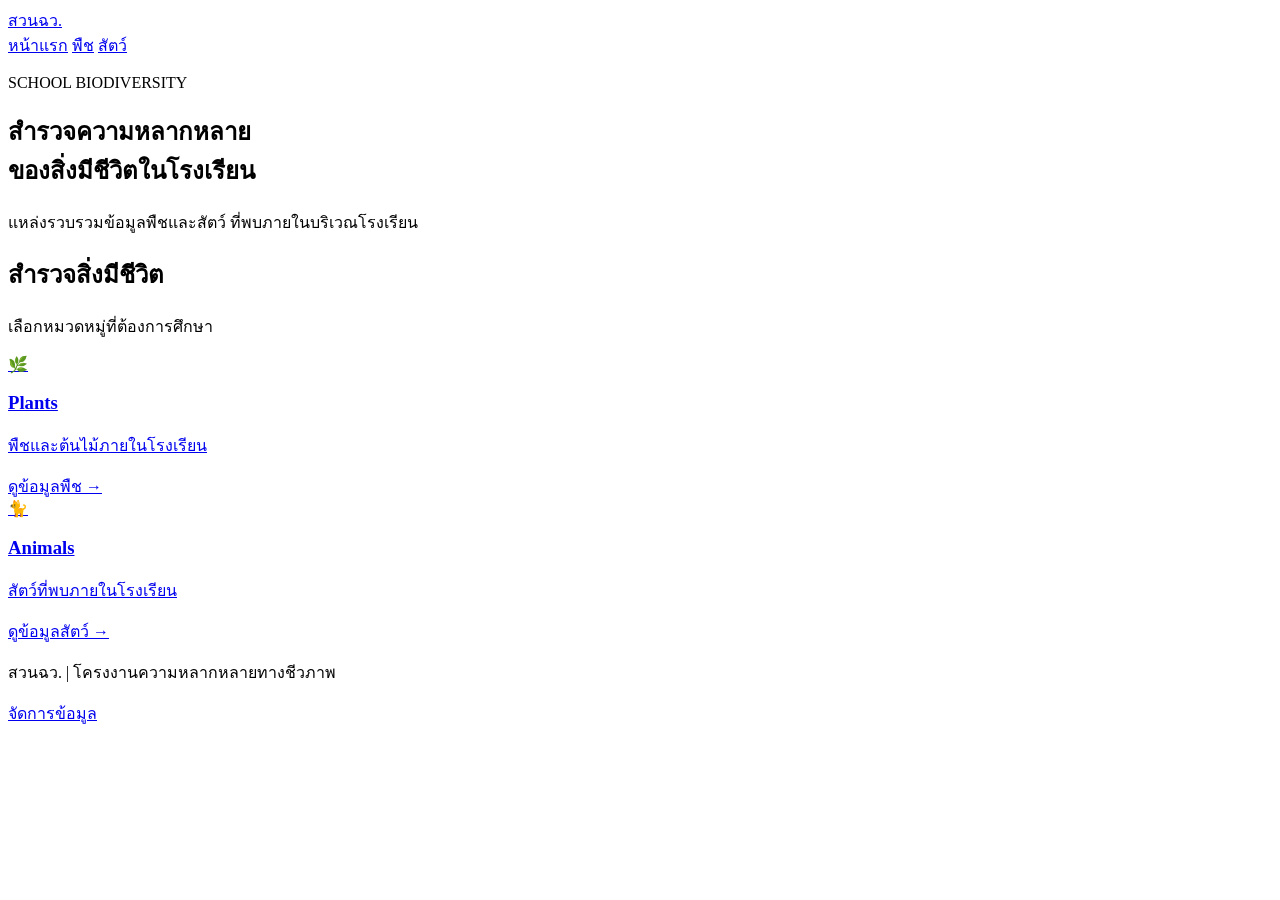
==== index.html @ 85c2db2e "Add files via upload" ====
<!DOCTYPE html>
<html lang="th">
<head>
    <meta charset="UTF-8">
    <meta name="viewport" content="width=device-width, initial-scale=1.0">
    <title>สวนฉว. | ฐานข้อมูลสิ่งมีชีวิต</title>
    <link rel="stylesheet" href="css/style.css">
</head>
<body>

    <header class="navbar">
        <a href="index.html" class="logo">สวนฉว.</a>

        <nav>
            <a href="index.html">หน้าแรก</a>
            <a href="plants.html">พืช</a>
            <a href="animals.html">สัตว์</a>
        </nav>
    </header>

    <main>
        <section class="hero">
            <div class="hero-content">
                <p class="subtitle">SCHOOL BIODIVERSITY</p>
                <h1>สำรวจความหลากหลาย<br>ของสิ่งมีชีวิตในโรงเรียน</h1>
                <p>
                    แหล่งรวบรวมข้อมูลพืชและสัตว์
                    ที่พบภายในบริเวณโรงเรียน
                </p>
            </div>
        </section>

        <section class="explore">
            <h2>สำรวจสิ่งมีชีวิต</h2>
            <p>เลือกหมวดหมู่ที่ต้องการศึกษา</p>

            <div class="category-container">

                <a href="plants.html" class="category-card">
                    <div class="category-icon">🌿</div>
                    <h3>Plants</h3>
                    <p>พืชและต้นไม้ภายในโรงเรียน</p>
                    <span>ดูข้อมูลพืช →</span>
                </a>

                <a href="animals.html" class="category-card">
                    <div class="category-icon">🐈</div>
                    <h3>Animals</h3>
                    <p>สัตว์ที่พบภายในโรงเรียน</p>
                    <span>ดูข้อมูลสัตว์ →</span>
                </a>

            </div>
        </section>
    </main>

    <footer>
        <p>สวนฉว. | โครงงานความหลากหลายทางชีวภาพ</p>
    </footer>

</body>
</html>
<nav>
    <a href="submit.html">จัดการข้อมูล</a>
</nav>
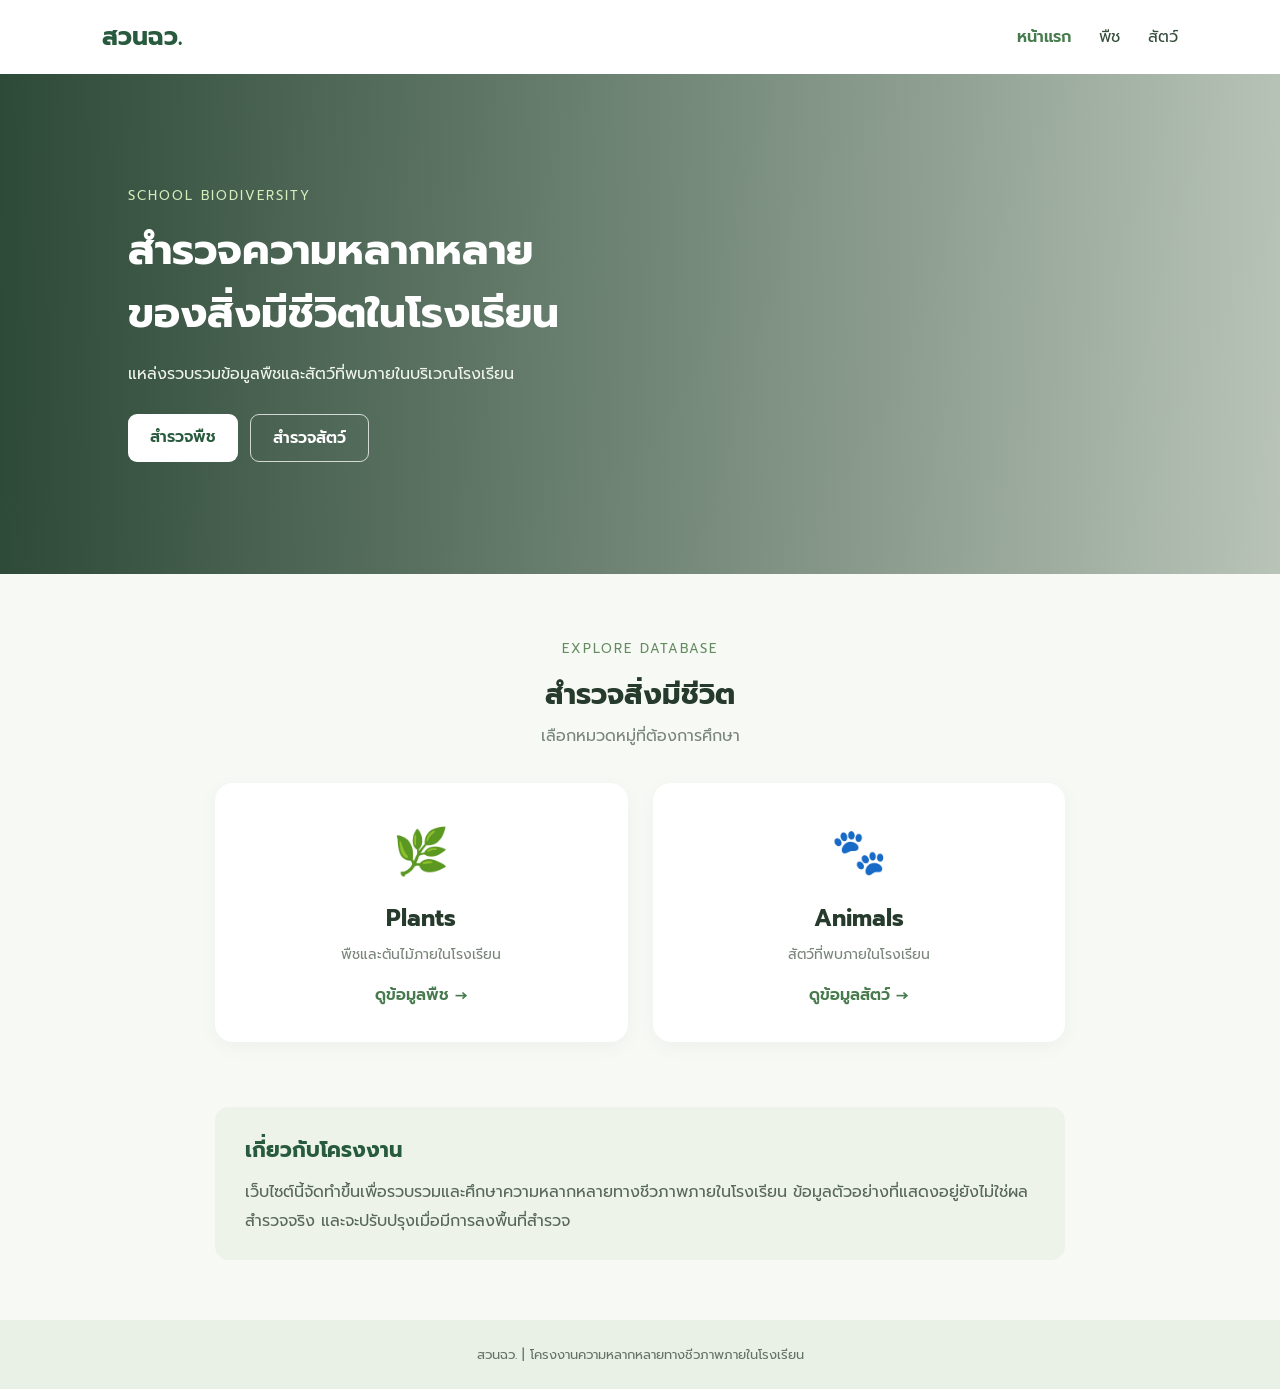
==== commit 7d227fd1: "Add files via upload" ====
--- a/index.html
+++ b/index.html
@@ -1,66 +1,61 @@
-
-<!DOCTYPE html>
-<html lang="th">
-<head>
-    <meta charset="UTF-8">
-    <meta name="viewport" content="width=device-width, initial-scale=1.0">
-    <title>สวนฉว. | ฐานข้อมูลสิ่งมีชีวิต</title>
-    <link rel="stylesheet" href="css/style.css">
-</head>
-<body>
-
-    <header class="navbar">
-        <a href="index.html" class="logo">สวนฉว.</a>
-
-        <nav>
-            <a href="index.html">หน้าแรก</a>
-            <a href="plants.html">พืช</a>
-            <a href="animals.html">สัตว์</a>
-        </nav>
-    </header>
-
-    <main>
-        <section class="hero">
-            <div class="hero-content">
-                <p class="subtitle">SCHOOL BIODIVERSITY</p>
-                <h1>สำรวจความหลากหลาย<br>ของสิ่งมีชีวิตในโรงเรียน</h1>
-                <p>
-                    แหล่งรวบรวมข้อมูลพืชและสัตว์
-                    ที่พบภายในบริเวณโรงเรียน
-                </p>
-            </div>
-        </section>
-
-        <section class="explore">
-            <h2>สำรวจสิ่งมีชีวิต</h2>
-            <p>เลือกหมวดหมู่ที่ต้องการศึกษา</p>
-
-            <div class="category-container">
-
-                <a href="plants.html" class="category-card">
-                    <div class="category-icon">🌿</div>
-                    <h3>Plants</h3>
-                    <p>พืชและต้นไม้ภายในโรงเรียน</p>
-                    <span>ดูข้อมูลพืช →</span>
-                </a>
-
-                <a href="animals.html" class="category-card">
-                    <div class="category-icon">🐈</div>
-                    <h3>Animals</h3>
-                    <p>สัตว์ที่พบภายในโรงเรียน</p>
-                    <span>ดูข้อมูลสัตว์ →</span>
-                </a>
-
-            </div>
-        </section>
-    </main>
-
-    <footer>
-        <p>สวนฉว. | โครงงานความหลากหลายทางชีวภาพ</p>
-    </footer>
-
-</body>
-</html>
-<nav>
-    <a href="submit.html">จัดการข้อมูล</a>
-</nav>+<!DOCTYPE html>
+<html lang="th">
+<head>
+  <meta charset="UTF-8">
+  <meta name="viewport" content="width=device-width, initial-scale=1.0">
+  <meta name="description" content="ฐานข้อมูลความหลากหลายทางชีวภาพภายในโรงเรียน">
+  <title>สวนฉว. | ฐานข้อมูลสิ่งมีชีวิต</title>
+  <link rel="stylesheet" href="style.css">
+</head>
+<body>
+  <header class="navbar">
+    <a href="index.html" class="logo">สวนฉว.</a>
+    <nav>
+      <a href="index.html" class="active">หน้าแรก</a>
+      <a href="plants.html">พืช</a>
+      <a href="animals.html">สัตว์</a>
+    </nav>
+  </header>
+
+  <main>
+    <section class="hero">
+      <div class="hero-content">
+        <p class="subtitle">SCHOOL BIODIVERSITY</p>
+        <h1>สำรวจความหลากหลาย<br>ของสิ่งมีชีวิตในโรงเรียน</h1>
+        <p>แหล่งรวบรวมข้อมูลพืชและสัตว์ที่พบภายในบริเวณโรงเรียน</p>
+        <div class="hero-actions">
+          <a class="button" href="plants.html">สำรวจพืช</a>
+          <a class="button button-outline" href="animals.html">สำรวจสัตว์</a>
+        </div>
+      </div>
+    </section>
+
+    <section class="explore">
+      <p class="eyebrow">EXPLORE DATABASE</p>
+      <h2>สำรวจสิ่งมีชีวิต</h2>
+      <p class="section-intro">เลือกหมวดหมู่ที่ต้องการศึกษา</p>
+      <div class="category-container">
+        <a href="plants.html" class="category-card">
+          <div class="category-icon">🌿</div>
+          <h3>Plants</h3>
+          <p>พืชและต้นไม้ภายในโรงเรียน</p>
+          <span>ดูข้อมูลพืช →</span>
+        </a>
+        <a href="animals.html" class="category-card">
+          <div class="category-icon">🐾</div>
+          <h3>Animals</h3>
+          <p>สัตว์ที่พบภายในโรงเรียน</p>
+          <span>ดูข้อมูลสัตว์ →</span>
+        </a>
+      </div>
+    </section>
+
+    <section class="project-note">
+      <h2>เกี่ยวกับโครงงาน</h2>
+      <p>เว็บไซต์นี้จัดทำขึ้นเพื่อรวบรวมและศึกษาความหลากหลายทางชีวภาพภายในโรงเรียน ข้อมูลตัวอย่างที่แสดงอยู่ยังไม่ใช่ผลสำรวจจริง และจะปรับปรุงเมื่อมีการลงพื้นที่สำรวจ</p>
+    </section>
+  </main>
+
+  <footer><p>สวนฉว. | โครงงานความหลากหลายทางชีวภาพภายในโรงเรียน</p></footer>
+</body>
+</html>
--- a/style.css
+++ b/style.css
@@ -0,0 +1,153 @@
+@import url('https://fonts.googleapis.com/css2?family=Prompt:wght@300;400;500;600;700&display=swap');
+
+:root {
+  --green: #285b3d;
+  --green-dark: #194b32;
+  --green-mid: #477b4d;
+  --text: #263b2c;
+  --muted: #788579;
+  --surface: #ffffff;
+  --page: #f7f9f5;
+  --line: #dce5d9;
+}
+
+* { margin: 0; padding: 0; box-sizing: border-box; }
+body {
+  font-family: 'Prompt', sans-serif;
+  background: var(--page);
+  color: var(--text);
+  min-height: 100vh;
+}
+a { color: inherit; }
+.navbar {
+  display: flex; justify-content: space-between; align-items: center;
+  padding: 18px 8%; background: #fff; gap: 24px;
+}
+.logo { font-size: 25px; font-weight: 700; color: var(--green); text-decoration: none; }
+nav { display: flex; align-items: center; gap: 28px; flex-wrap: wrap; }
+nav a { text-decoration: none; color: #344c3a; transition: color .2s; }
+nav a:hover, nav a.active { color: var(--green-mid); }
+nav a.active { font-weight: 600; }
+.hero {
+  min-height: 500px; display: flex; align-items: center; padding: 70px 10%;
+  background: linear-gradient(90deg, rgba(15,45,28,.85), rgba(15,45,28,.25)),
+    linear-gradient(120deg, #dcebd9, #f2f6ed);
+  background-size: cover; background-position: center; color: white;
+}
+.hero-content { max-width: 650px; }
+.subtitle, .eyebrow {
+  color: #648b60; font-size: 13px; letter-spacing: 2px; margin-bottom: 14px;
+}
+.hero .subtitle { color: #d4edbd; }
+.hero h1 { font-size: clamp(29px, 5vw, 42px); line-height: 1.5; margin-bottom: 15px; color: white; }
+.hero-content > p:last-of-type { color: #f0f5ed; line-height: 1.8; }
+.hero-actions { display: flex; gap: 12px; flex-wrap: wrap; margin-top: 25px; }
+.button {
+  display: inline-block; padding: 11px 22px; border-radius: 9px; text-decoration: none;
+  background: white; color: var(--green); font-weight: 600; transition: .2s;
+}
+.button:hover { transform: translateY(-2px); }
+.button-outline { background: transparent; color: white; border: 1px solid rgba(255,255,255,.75); }
+.explore { padding: 65px 8%; text-align: center; }
+.explore h2 { font-size: 29px; }
+.section-intro { color: var(--muted); margin-top: 8px; }
+.category-container {
+  display: grid; grid-template-columns: repeat(2, minmax(0, 1fr));
+  gap: 25px; max-width: 850px; margin: 35px auto 0;
+}
+.category-card {
+  display: block; padding: 35px 25px; background: white; border-radius: 18px;
+  text-decoration: none; color: var(--text); box-shadow: 0 5px 20px rgba(0,0,0,.04);
+  transition: transform .25s, box-shadow .25s;
+}
+.category-card:hover { transform: translateY(-5px); box-shadow: 0 10px 26px rgba(0,0,0,.08); }
+.category-icon { font-size: 45px; margin-bottom: 15px; }
+.category-card h3 { font-size: 23px; margin-bottom: 8px; }
+.category-card p { color: var(--muted); font-size: 14px; margin-bottom: 18px; }
+.category-card span { color: var(--green-mid); font-weight: 600; }
+.project-note {
+  max-width: 850px; margin: 0 auto 60px; padding: 25px 30px;
+  background: #edf3e9; border-radius: 14px; line-height: 1.8;
+}
+.project-note h2 { font-size: 21px; margin-bottom: 8px; color: var(--green); }
+.project-note p { color: #566658; }
+.page-banner { padding: 58px 8%; text-align: center; background: #e5efdf; }
+.page-banner h1 { font-size: clamp(28px, 4vw, 36px); margin: 12px 0; color: var(--green); }
+.page-banner > p:last-child { color: #718071; }
+.database-section { padding: 55px 8%; max-width: 1250px; margin: auto; min-height: 360px; }
+.database-heading {
+  display: flex; justify-content: space-between; align-items: center;
+  gap: 15px; margin-bottom: 25px;
+}
+.database-heading h2 { font-size: 25px; }
+.database-heading p { color: var(--muted); font-size: 14px; margin-top: 5px; }
+.count-label { color: var(--green-mid); font-size: 14px; white-space: nowrap; }
+.search-box { margin-bottom: 30px; }
+.search-box input, .field input, .field textarea, .field select {
+  width: 100%; padding: 14px 18px; border: 1px solid var(--line); border-radius: 12px;
+  font-family: inherit; font-size: 15px; outline: none; background: white; color: var(--text);
+}
+.search-box input:focus, .field input:focus, .field textarea:focus, .field select:focus { border-color: #6a9c58; }
+.plant-grid { display: grid; grid-template-columns: repeat(3, minmax(0, 1fr)); gap: 25px; }
+.plant-card {
+  background: white; border-radius: 16px; overflow: hidden;
+  box-shadow: 0 5px 20px rgba(0,0,0,.05); transition: transform .25s;
+}
+.plant-card:hover { transform: translateY(-4px); }
+.plant-card img { width: 100%; height: 210px; object-fit: cover; display: block; background: #e9f0e6; }
+.plant-card-info { padding: 19px; }
+.plant-card-info h3 { margin-bottom: 5px; color: var(--green); }
+.plant-card-info p { color: var(--muted); font-size: 13px; line-height: 1.7; margin-bottom: 12px; }
+.plant-card-info span { display: inline-block; color: var(--green-mid); font-size: 14px; font-weight: 600; }
+.view-button, .primary-button {
+  border: 0; padding: 10px 18px; background: #286b48; color: white;
+  border-radius: 8px; cursor: pointer; font: inherit; transition: background .2s;
+}
+.view-button:hover, .primary-button:hover { background: var(--green-dark); }
+.empty-message { text-align: center; color: var(--muted); padding: 35px; }
+.modal {
+  display: none; position: fixed; inset: 0; z-index: 1000; background: rgba(0,0,0,.65);
+  justify-content: center; align-items: center; padding: 20px;
+}
+.modal.show { display: flex; }
+.modal-content {
+  background: white; width: 100%; max-width: 650px; max-height: 90vh;
+  overflow-y: auto; border-radius: 16px; position: relative; padding-bottom: 20px;
+}
+.modal-content > img { width: 100%; height: 280px; object-fit: cover; display: block; }
+.modal-info { padding: 22px 25px; }
+.modal-info h2 { color: var(--green); margin-bottom: 5px; }
+.modal-info h3 { margin-top: 18px; margin-bottom: 6px; font-size: 17px; }
+.modal-info p { line-height: 1.8; color: #566658; white-space: pre-line; }
+.modal-info .scientific { font-style: italic; color: #819080; }
+.modal-close {
+  position: absolute; top: 12px; right: 15px; width: 38px; height: 38px;
+  border: 0; border-radius: 50%; background: white; font-size: 27px; cursor: pointer; z-index: 2;
+}
+.admin-wrap { max-width: 900px; margin: 45px auto; padding: 0 20px; }
+.admin-panel { background: white; padding: 28px; border-radius: 16px; box-shadow: 0 5px 20px rgba(0,0,0,.05); }
+.admin-panel h2 { color: var(--green); margin-bottom: 10px; }
+.notice { background: #fff7df; color: #745b19; border: 1px solid #f0dfaa; padding: 14px 16px; border-radius: 10px; margin: 15px 0 22px; line-height: 1.7; }
+.field { margin: 15px 0; }
+.field label { display: block; margin-bottom: 7px; font-weight: 500; }
+.field textarea { min-height: 95px; resize: vertical; }
+.form-actions { display: flex; gap: 10px; flex-wrap: wrap; margin-top: 20px; }
+.secondary-button { border: 1px solid var(--line); background: #f5f8f3; color: var(--text); padding: 10px 18px; border-radius: 8px; font: inherit; cursor: pointer; }
+footer { text-align: center; padding: 25px; background: #e9f0e6; color: #647365; font-size: 13px; }
+[hidden] { display: none !important; }
+
+@media (max-width: 800px) {
+  .plant-grid { grid-template-columns: repeat(2, minmax(0, 1fr)); }
+  .navbar { padding-left: 5%; padding-right: 5%; }
+}
+@media (max-width: 600px) {
+  .navbar { flex-direction: column; gap: 14px; padding: 17px 5%; }
+  nav { justify-content: center; gap: 18px; }
+  .hero { min-height: 430px; padding: 55px 7%; }
+  .category-container, .plant-grid { grid-template-columns: 1fr; }
+  .explore { padding: 50px 6%; }
+  .database-section { padding: 40px 6%; }
+  .database-heading { align-items: flex-start; flex-direction: column; }
+  .modal-content > img { height: 200px; }
+  .project-note { margin: 0 6% 40px; }
+}
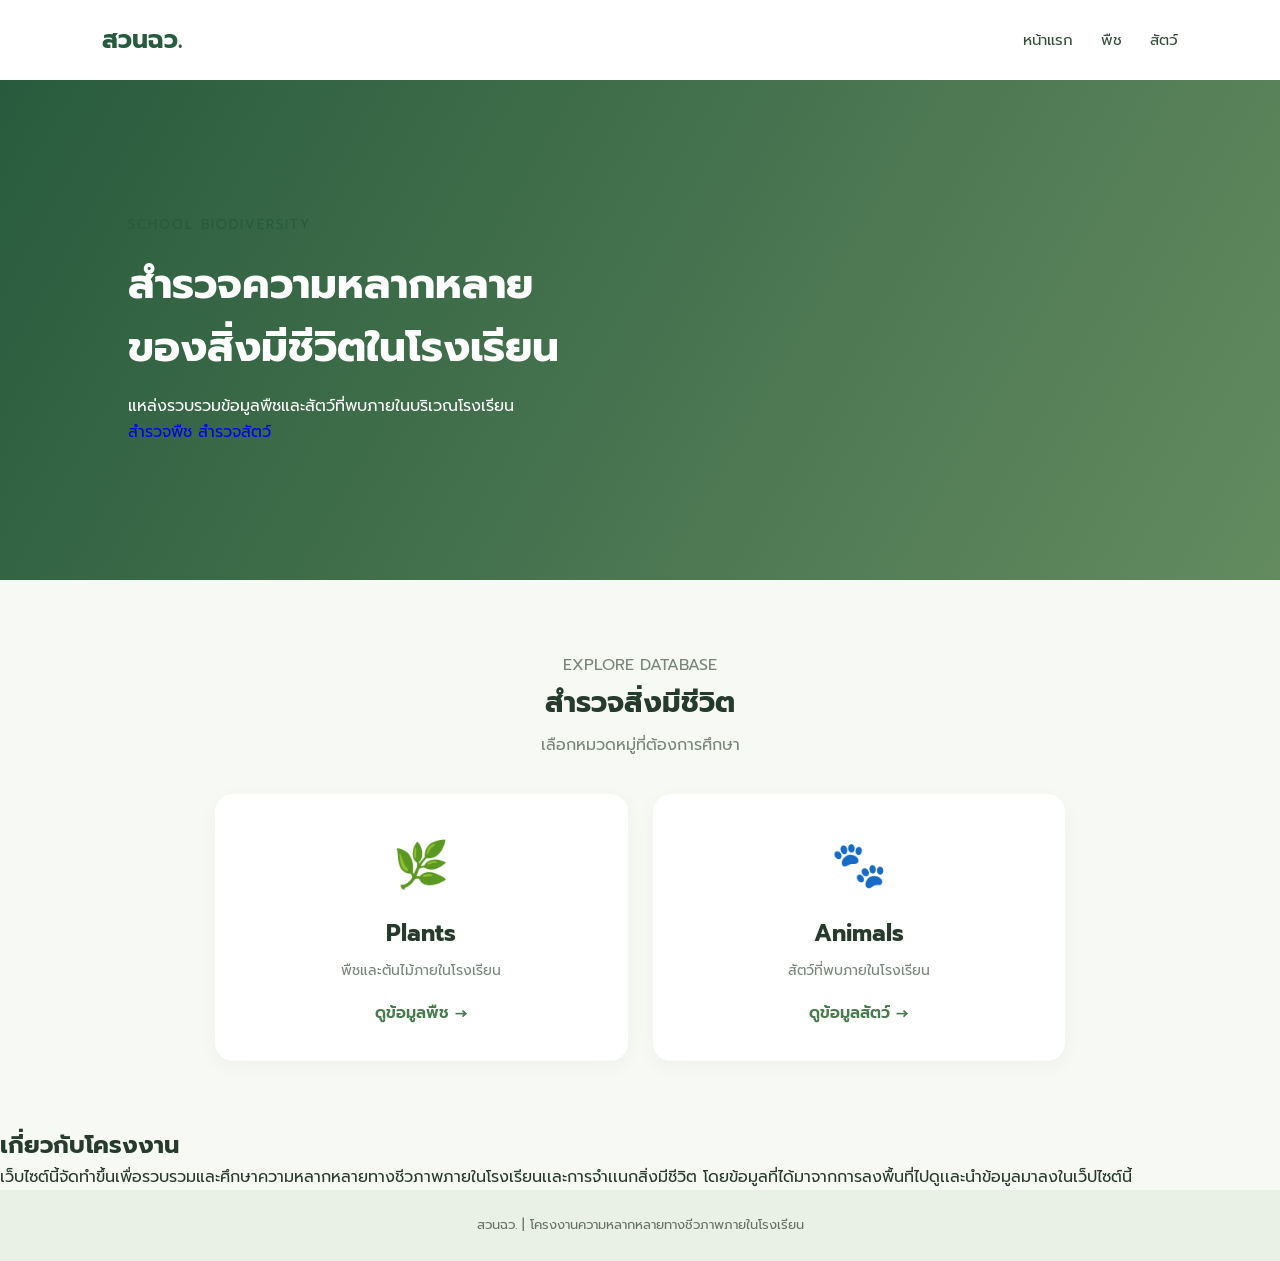
==== commit da9b46c3: "Add files via upload" ====
--- a/index.html
+++ b/index.html
@@ -52,7 +52,7 @@
 
     <section class="project-note">
       <h2>เกี่ยวกับโครงงาน</h2>
-      <p>เว็บไซต์นี้จัดทำขึ้นเพื่อรวบรวมและศึกษาความหลากหลายทางชีวภาพภายในโรงเรียน ข้อมูลตัวอย่างที่แสดงอยู่ยังไม่ใช่ผลสำรวจจริง และจะปรับปรุงเมื่อมีการลงพื้นที่สำรวจ</p>
+      <p>เว็บไซต์นี้จัดทำขึ้นเพื่อรวบรวมและศึกษาความหลากหลายทางชีวภาพภายในโรงเรียนเเละการจำเเนกสิ่งมีชีวิต โดยข้อมูลที่ได้มาจากการลงพื้นที่ไปดูเเละนำข้อมูลมาลงในเว็ปไซต์นี้</p>
     </section>
   </main>
 
--- a/style.css
+++ b/style.css
@@ -1,153 +1,539 @@
+
+/* ========================================
+   SUAN-CHIW | SCHOOL BIODIVERSITY
+   Main Stylesheet
+======================================== */
+
+/* Google Font */
 @import url('https://fonts.googleapis.com/css2?family=Prompt:wght@300;400;500;600;700&display=swap');
 
-:root {
-  --green: #285b3d;
-  --green-dark: #194b32;
-  --green-mid: #477b4d;
-  --text: #263b2c;
-  --muted: #788579;
-  --surface: #ffffff;
-  --page: #f7f9f5;
-  --line: #dce5d9;
-}
-
-* { margin: 0; padding: 0; box-sizing: border-box; }
+/* ========================================
+   RESET & GLOBAL
+======================================== */
+
+* {
+    margin: 0;
+    padding: 0;
+    box-sizing: border-box;
+}
+
 body {
-  font-family: 'Prompt', sans-serif;
-  background: var(--page);
-  color: var(--text);
-  min-height: 100vh;
-}
-a { color: inherit; }
+    font-family: 'Prompt', sans-serif;
+    background: #f7f9f5;
+    color: #263b2c;
+    line-height: 1.6;
+}
+
+a {
+    text-decoration: none;
+}
+
+/* ========================================
+   NAVBAR
+======================================== */
+
 .navbar {
-  display: flex; justify-content: space-between; align-items: center;
-  padding: 18px 8%; background: #fff; gap: 24px;
-}
-.logo { font-size: 25px; font-weight: 700; color: var(--green); text-decoration: none; }
-nav { display: flex; align-items: center; gap: 28px; flex-wrap: wrap; }
-nav a { text-decoration: none; color: #344c3a; transition: color .2s; }
-nav a:hover, nav a.active { color: var(--green-mid); }
-nav a.active { font-weight: 600; }
+    display: flex;
+    justify-content: space-between;
+    align-items: center;
+    padding: 20px 8%;
+    background: white;
+    box-shadow: 0 2px 10px rgba(0, 0, 0, 0.03);
+}
+
+.logo {
+    font-size: 25px;
+    font-weight: 700;
+    color: #285b3d;
+}
+
+nav {
+    display: flex;
+    align-items: center;
+    gap: 28px;
+}
+
+nav a {
+    color: #344c3a;
+    font-size: 15px;
+    transition: 0.3s;
+}
+
+nav a:hover {
+    color: #6a9c58;
+}
+
+/* ========================================
+   HOME HERO
+======================================== */
+
 .hero {
-  min-height: 500px; display: flex; align-items: center; padding: 70px 10%;
-  background: linear-gradient(90deg, rgba(15,45,28,.85), rgba(15,45,28,.25)),
-    linear-gradient(120deg, #dcebd9, #f2f6ed);
-  background-size: cover; background-position: center; color: white;
-}
-.hero-content { max-width: 650px; }
-.subtitle, .eyebrow {
-  color: #648b60; font-size: 13px; letter-spacing: 2px; margin-bottom: 14px;
-}
-.hero .subtitle { color: #d4edbd; }
-.hero h1 { font-size: clamp(29px, 5vw, 42px); line-height: 1.5; margin-bottom: 15px; color: white; }
-.hero-content > p:last-of-type { color: #f0f5ed; line-height: 1.8; }
-.hero-actions { display: flex; gap: 12px; flex-wrap: wrap; margin-top: 25px; }
-.button {
-  display: inline-block; padding: 11px 22px; border-radius: 9px; text-decoration: none;
-  background: white; color: var(--green); font-weight: 600; transition: .2s;
-}
-.button:hover { transform: translateY(-2px); }
-.button-outline { background: transparent; color: white; border: 1px solid rgba(255,255,255,.75); }
-.explore { padding: 65px 8%; text-align: center; }
-.explore h2 { font-size: 29px; }
-.section-intro { color: var(--muted); margin-top: 8px; }
+    min-height: 500px;
+    display: flex;
+    align-items: center;
+    padding: 70px 10%;
+    background: linear-gradient(
+        120deg,
+        #285b3d,
+        #648b60
+    );
+    color: white;
+}
+
+.hero-content {
+    max-width: 650px;
+    position: relative;
+    z-index: 1;
+}
+
+/* BIODIVERSITY DATABASE */
+.hero .subtitle {
+    color: #285b3d;
+    font-size: 13px;
+    letter-spacing: 2px;
+    margin-bottom: 18px;
+}
+
+.hero h1 {
+    font-size: 42px;
+    line-height: 1.5;
+    margin-bottom: 15px;
+    color: white;
+}
+
+.hero-content > p:last-child {
+    color: #f0f5ed;
+    line-height: 1.8;
+}
+
+/* ========================================
+   EXPLORE SECTION
+======================================== */
+
+.explore {
+    padding: 65px 8%;
+    text-align: center;
+}
+
+.explore h2 {
+    font-size: 29px;
+}
+
+.explore > p {
+    color: #788579;
+    margin-top: 8px;
+}
+
 .category-container {
-  display: grid; grid-template-columns: repeat(2, minmax(0, 1fr));
-  gap: 25px; max-width: 850px; margin: 35px auto 0;
-}
+    display: grid;
+    grid-template-columns: repeat(2, 1fr);
+    gap: 25px;
+    max-width: 850px;
+    margin: 35px auto 0;
+}
+
 .category-card {
-  display: block; padding: 35px 25px; background: white; border-radius: 18px;
-  text-decoration: none; color: var(--text); box-shadow: 0 5px 20px rgba(0,0,0,.04);
-  transition: transform .25s, box-shadow .25s;
-}
-.category-card:hover { transform: translateY(-5px); box-shadow: 0 10px 26px rgba(0,0,0,.08); }
-.category-icon { font-size: 45px; margin-bottom: 15px; }
-.category-card h3 { font-size: 23px; margin-bottom: 8px; }
-.category-card p { color: var(--muted); font-size: 14px; margin-bottom: 18px; }
-.category-card span { color: var(--green-mid); font-weight: 600; }
-.project-note {
-  max-width: 850px; margin: 0 auto 60px; padding: 25px 30px;
-  background: #edf3e9; border-radius: 14px; line-height: 1.8;
-}
-.project-note h2 { font-size: 21px; margin-bottom: 8px; color: var(--green); }
-.project-note p { color: #566658; }
-.page-banner { padding: 58px 8%; text-align: center; background: #e5efdf; }
-.page-banner h1 { font-size: clamp(28px, 4vw, 36px); margin: 12px 0; color: var(--green); }
-.page-banner > p:last-child { color: #718071; }
-.database-section { padding: 55px 8%; max-width: 1250px; margin: auto; min-height: 360px; }
+    display: block;
+    padding: 35px 25px;
+    background: white;
+    border-radius: 18px;
+    color: #263b2c;
+    box-shadow: 0 5px 20px rgba(0, 0, 0, 0.04);
+    transition: 0.3s;
+}
+
+.category-card:hover {
+    transform: translateY(-5px);
+    box-shadow: 0 10px 25px rgba(0, 0, 0, 0.08);
+}
+
+.category-icon {
+    font-size: 45px;
+    margin-bottom: 15px;
+}
+
+.category-card h3 {
+    font-size: 23px;
+    margin-bottom: 8px;
+}
+
+.category-card p {
+    color: #788579;
+    font-size: 14px;
+    margin-bottom: 18px;
+}
+
+.category-card span {
+    color: #477b4d;
+    font-weight: 600;
+}
+
+/* ========================================
+   FOOTER
+======================================== */
+
+footer {
+    text-align: center;
+    padding: 25px;
+    background: #e9f0e6;
+    color: #647365;
+    font-size: 13px;
+}
+
+/* ========================================
+   PLANTS & ANIMALS PAGE
+======================================== */
+
+/* Page Banner */
+
+.page-banner {
+    padding: 65px 8%;
+    text-align: center;
+    background: #e5efdf;
+}
+
+/* PLANT DATABASE และ ANIMAL DATABASE */
+.page-banner .subtitle {
+    color: #285b3d;
+    font-size: 13px;
+    letter-spacing: 2px;
+    margin-bottom: 18px;
+}
+
+.page-banner h1 {
+    font-size: 36px;
+    margin: 12px 0;
+    color: #285b3d;
+}
+
+.page-banner > p:last-child {
+    color: #718071;
+}
+
+/* Database Section */
+
+.database-section {
+    padding: 55px 8%;
+    max-width: 1250px;
+    margin: auto;
+}
+
 .database-heading {
-  display: flex; justify-content: space-between; align-items: center;
-  gap: 15px; margin-bottom: 25px;
-}
-.database-heading h2 { font-size: 25px; }
-.database-heading p { color: var(--muted); font-size: 14px; margin-top: 5px; }
-.count-label { color: var(--green-mid); font-size: 14px; white-space: nowrap; }
-.search-box { margin-bottom: 30px; }
-.search-box input, .field input, .field textarea, .field select {
-  width: 100%; padding: 14px 18px; border: 1px solid var(--line); border-radius: 12px;
-  font-family: inherit; font-size: 15px; outline: none; background: white; color: var(--text);
-}
-.search-box input:focus, .field input:focus, .field textarea:focus, .field select:focus { border-color: #6a9c58; }
-.plant-grid { display: grid; grid-template-columns: repeat(3, minmax(0, 1fr)); gap: 25px; }
+    display: flex;
+    justify-content: space-between;
+    align-items: center;
+    gap: 15px;
+    margin-bottom: 25px;
+}
+
+.database-heading h2 {
+    font-size: 25px;
+}
+
+.database-heading p {
+    color: #788579;
+    font-size: 14px;
+    margin-top: 5px;
+}
+
+#plant-count {
+    color: #477b4d;
+    font-size: 14px;
+}
+
+/* Search */
+
+.search-box {
+    margin-bottom: 30px;
+}
+
+.search-box input {
+    width: 100%;
+    padding: 14px 18px;
+    border: 1px solid #dce5d9;
+    border-radius: 12px;
+    font-family: inherit;
+    font-size: 15px;
+    outline: none;
+    background: white;
+}
+
+.search-box input:focus {
+    border-color: #6a9c58;
+    box-shadow: 0 0 0 3px rgba(106, 156, 88, 0.1);
+}
+
+/* Database Grid */
+
+.plant-grid {
+    display: grid;
+    grid-template-columns: repeat(3, 1fr);
+    gap: 25px;
+}
+
+/* Organism Card */
+
 .plant-card {
-  background: white; border-radius: 16px; overflow: hidden;
-  box-shadow: 0 5px 20px rgba(0,0,0,.05); transition: transform .25s;
-}
-.plant-card:hover { transform: translateY(-4px); }
-.plant-card img { width: 100%; height: 210px; object-fit: cover; display: block; background: #e9f0e6; }
-.plant-card-info { padding: 19px; }
-.plant-card-info h3 { margin-bottom: 5px; color: var(--green); }
-.plant-card-info p { color: var(--muted); font-size: 13px; line-height: 1.7; margin-bottom: 12px; }
-.plant-card-info span { display: inline-block; color: var(--green-mid); font-size: 14px; font-weight: 600; }
-.view-button, .primary-button {
-  border: 0; padding: 10px 18px; background: #286b48; color: white;
-  border-radius: 8px; cursor: pointer; font: inherit; transition: background .2s;
-}
-.view-button:hover, .primary-button:hover { background: var(--green-dark); }
-.empty-message { text-align: center; color: var(--muted); padding: 35px; }
+    background: white;
+    border-radius: 16px;
+    overflow: hidden;
+    box-shadow: 0 5px 20px rgba(0, 0, 0, 0.05);
+    cursor: pointer;
+    transition: 0.3s;
+}
+
+.plant-card:hover {
+    transform: translateY(-5px);
+    box-shadow: 0 10px 25px rgba(0, 0, 0, 0.08);
+}
+
+.plant-card img {
+    display: block;
+    width: 100%;
+    height: 220px;
+    object-fit: cover;
+}
+
+.plant-card-info {
+    padding: 20px;
+}
+
+.plant-card-info h3 {
+    margin-bottom: 8px;
+    color: #285b3d;
+}
+
+.plant-card-info p {
+    color: #788579;
+    font-size: 13px;
+    line-height: 1.7;
+    margin-bottom: 15px;
+}
+
+.plant-card-info span {
+    display: inline-block;
+    margin-top: 12px;
+    color: #477b4d;
+    font-size: 14px;
+    font-weight: 600;
+}
+
+/* View Button */
+
+.view-button {
+    border: none;
+    padding: 10px 18px;
+    background: #286b48;
+    color: white;
+    border-radius: 8px;
+    cursor: pointer;
+    font-family: inherit;
+    transition: 0.3s;
+}
+
+.view-button:hover {
+    background: #194b32;
+}
+
+/* Empty Message */
+
+.empty-message {
+    text-align: center;
+    color: #788579;
+    padding: 35px;
+}
+
+/* ========================================
+   DETAIL MODAL
+======================================== */
+
 .modal {
-  display: none; position: fixed; inset: 0; z-index: 1000; background: rgba(0,0,0,.65);
-  justify-content: center; align-items: center; padding: 20px;
-}
-.modal.show { display: flex; }
+    display: none;
+    position: fixed;
+    inset: 0;
+    z-index: 1000;
+    background: rgba(0, 0, 0, 0.65);
+    justify-content: center;
+    align-items: center;
+    padding: 20px;
+}
+
+.modal.show {
+    display: flex;
+}
+
 .modal-content {
-  background: white; width: 100%; max-width: 650px; max-height: 90vh;
-  overflow-y: auto; border-radius: 16px; position: relative; padding-bottom: 20px;
-}
-.modal-content > img { width: 100%; height: 280px; object-fit: cover; display: block; }
-.modal-info { padding: 22px 25px; }
-.modal-info h2 { color: var(--green); margin-bottom: 5px; }
-.modal-info h3 { margin-top: 18px; margin-bottom: 6px; font-size: 17px; }
-.modal-info p { line-height: 1.8; color: #566658; white-space: pre-line; }
-.modal-info .scientific { font-style: italic; color: #819080; }
+    background: white;
+    width: 100%;
+    max-width: 650px;
+    max-height: 90vh;
+    overflow-y: auto;
+    border-radius: 16px;
+    position: relative;
+    padding-bottom: 25px;
+}
+
+.modal-content > img {
+    display: block;
+    width: 100%;
+    height: 300px;
+    object-fit: cover;
+}
+
+.modal-info {
+    padding: 22px;
+}
+
+.modal-info h2 {
+    color: #285b3d;
+    margin-bottom: 5px;
+}
+
+.modal-info h3 {
+    margin-top: 20px;
+    margin-bottom: 8px;
+}
+
+.modal-info p {
+    margin-top: 12px;
+    line-height: 1.8;
+    color: #566658;
+    white-space: pre-line;
+}
+
+.modal-info #detail-scientific {
+    font-style: italic;
+    color: #819080;
+}
+
+/* Close Button */
+
 .modal-close {
-  position: absolute; top: 12px; right: 15px; width: 38px; height: 38px;
-  border: 0; border-radius: 50%; background: white; font-size: 27px; cursor: pointer; z-index: 2;
-}
-.admin-wrap { max-width: 900px; margin: 45px auto; padding: 0 20px; }
-.admin-panel { background: white; padding: 28px; border-radius: 16px; box-shadow: 0 5px 20px rgba(0,0,0,.05); }
-.admin-panel h2 { color: var(--green); margin-bottom: 10px; }
-.notice { background: #fff7df; color: #745b19; border: 1px solid #f0dfaa; padding: 14px 16px; border-radius: 10px; margin: 15px 0 22px; line-height: 1.7; }
-.field { margin: 15px 0; }
-.field label { display: block; margin-bottom: 7px; font-weight: 500; }
-.field textarea { min-height: 95px; resize: vertical; }
-.form-actions { display: flex; gap: 10px; flex-wrap: wrap; margin-top: 20px; }
-.secondary-button { border: 1px solid var(--line); background: #f5f8f3; color: var(--text); padding: 10px 18px; border-radius: 8px; font: inherit; cursor: pointer; }
-footer { text-align: center; padding: 25px; background: #e9f0e6; color: #647365; font-size: 13px; }
-[hidden] { display: none !important; }
+    position: absolute;
+    top: 12px;
+    right: 15px;
+    width: 38px;
+    height: 38px;
+    border: none;
+    border-radius: 50%;
+    background: white;
+    font-size: 25px;
+    cursor: pointer;
+    z-index: 2;
+}
+
+/* ========================================
+   RESPONSIVE DESIGN
+======================================== */
 
 @media (max-width: 800px) {
-  .plant-grid { grid-template-columns: repeat(2, minmax(0, 1fr)); }
-  .navbar { padding-left: 5%; padding-right: 5%; }
-}
+    .plant-grid {
+        grid-template-columns: repeat(2, 1fr);
+    }
+}
+
 @media (max-width: 600px) {
-  .navbar { flex-direction: column; gap: 14px; padding: 17px 5%; }
-  nav { justify-content: center; gap: 18px; }
-  .hero { min-height: 430px; padding: 55px 7%; }
-  .category-container, .plant-grid { grid-template-columns: 1fr; }
-  .explore { padding: 50px 6%; }
-  .database-section { padding: 40px 6%; }
-  .database-heading { align-items: flex-start; flex-direction: column; }
-  .modal-content > img { height: 200px; }
-  .project-note { margin: 0 6% 40px; }
-}
+    .navbar {
+        padding: 18px 5%;
+        flex-direction: column;
+        gap: 15px;
+    }
+
+    nav {
+        gap: 18px;
+        flex-wrap: wrap;
+        justify-content: center;
+    }
+
+    .hero {
+        min-height: 400px;
+        padding: 55px 7%;
+    }
+
+    .hero h1 {
+        font-size: 29px;
+    }
+
+    .category-container {
+        grid-template-columns: 1fr;
+    }
+
+    .plant-grid {
+        grid-template-columns: 1fr;
+    }
+
+    .database-heading {
+        align-items: flex-start;
+        flex-direction: column;
+    }
+
+    .page-banner h1 {
+        font-size: 28px;
+    }
+
+    .modal-content > img {
+        height: 200px;
+    }
+}
+
+/* ========================================
+   CONTACT SECTION
+======================================== */
+
+.contact-section {
+    padding: 55px 8%;
+    background: #e5efdf;
+}
+
+.contact-content {
+    max-width: 850px;
+    margin: auto;
+    text-align: center;
+}
+
+.contact-content .subtitle {
+    color: #285b3d;
+}
+
+.contact-content h2 {
+    color: #285b3d;
+    font-size: 27px;
+    margin-bottom: 15px;
+}
+
+.contact-content > p:not(.subtitle) {
+    color: #647365;
+    font-size: 14px;
+    line-height: 1.9;
+}
+
+.contact-info {
+    margin: 25px auto 0;
+    padding: 20px;
+    max-width: 500px;
+    background: white;
+    border-radius: 14px;
+    text-align: left;
+    box-shadow: 0 5px 20px rgba(0, 0, 0, 0.04);
+}
+
+.contact-info p {
+    color: #566658;
+    font-size: 14px;
+    margin: 8px 0;
+    overflow-wrap: anywhere;
+}
+
+.contact-info strong {
+    color: #285b3d;
+}
+
+@media (max-width: 600px) {
+    .contact-section {
+        padding: 40px 6%;
+    }
+
+    .contact-content h2 {
+        font-size: 22px;
+    }
+}
